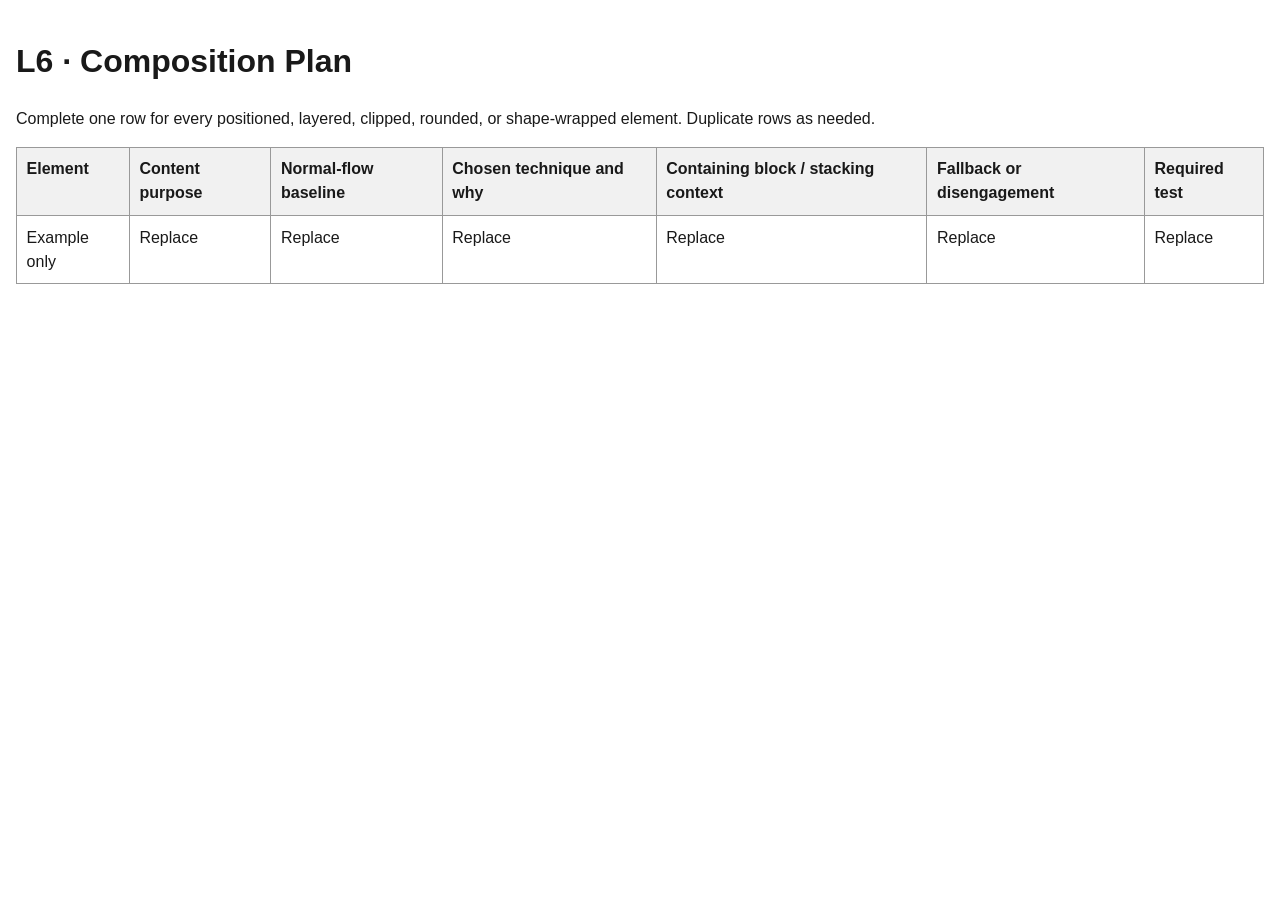
==== composition-plan.html @ 149d37aa "Initial commit" ====
<!doctype html>
<html lang="en">
    <head>
        <meta charset="utf-8">
        <meta name="viewport" content="width=device-width,initial-scale=1">
        <title>Composition Plan</title>
        <style>
            body{
                font-family:Arial,sans-serif;
                line-height:1.5;
                max-width:90rem;
                margin:auto;
                padding:1rem;
                color:#191919;
                }
            table{
                width:100%;
                border-collapse:collapse;
                }
            th,td{
                padding:.6rem;
                border:1px solid #999;
                text-align:left;
                vertical-align:top;
                }
            th{
                background:#f1f1f1;
                }
        </style>
        </head>
        <body>
            <h1>L6 · Composition Plan</h1>
            <p>Complete one row for every positioned, layered, clipped, rounded, or shape-wrapped element. Duplicate rows as needed.</p>
            <table>
                <thead>
                    <tr>
                        <th>Element</th>
                        <th>Content purpose</th>
                        <th>Normal-flow baseline</th>
                        <th>Chosen technique and why</th>
                        <th>Containing block / stacking context</th>
                        <th>Fallback or disengagement</th>
                        <th>Required test</th>
                    </tr>
                </thead>
                <tbody>
                    <tr>
                        <td>Example only</td>
                        <td>Replace</td>
                        <td>Replace</td>
                        <td>Replace</td>
                        <td>Replace</td>
                        <td>Replace</td>
                        <td>Replace</td>
                    </tr>
                </tbody>
            </table>
        </body>
        </html>
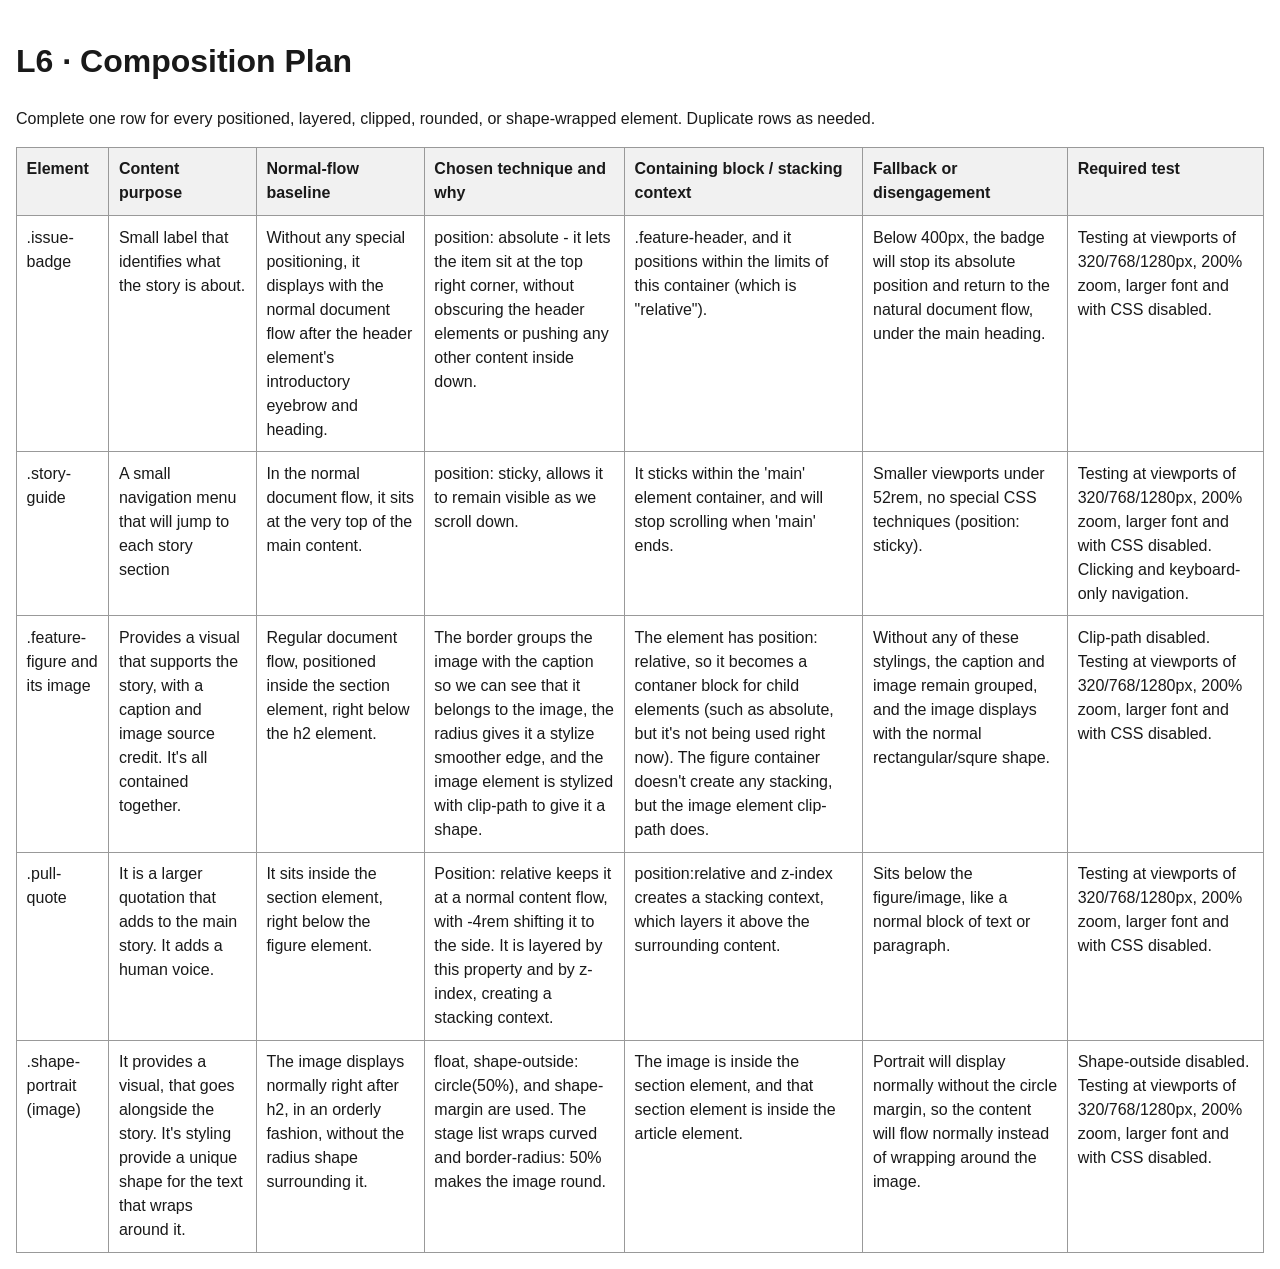
==== commit ef8e329c: "Completed composition plan table" ====
--- a/composition-plan.html
+++ b/composition-plan.html
@@ -1,59 +1,135 @@
 <!doctype html>
 <html lang="en">
-    <head>
-        <meta charset="utf-8">
-        <meta name="viewport" content="width=device-width,initial-scale=1">
-        <title>Composition Plan</title>
-        <style>
-            body{
-                font-family:Arial,sans-serif;
-                line-height:1.5;
-                max-width:90rem;
-                margin:auto;
-                padding:1rem;
-                color:#191919;
-                }
-            table{
-                width:100%;
-                border-collapse:collapse;
-                }
-            th,td{
-                padding:.6rem;
-                border:1px solid #999;
-                text-align:left;
-                vertical-align:top;
-                }
-            th{
-                background:#f1f1f1;
-                }
-        </style>
-        </head>
-        <body>
-            <h1>L6 · Composition Plan</h1>
-            <p>Complete one row for every positioned, layered, clipped, rounded, or shape-wrapped element. Duplicate rows as needed.</p>
-            <table>
-                <thead>
-                    <tr>
-                        <th>Element</th>
-                        <th>Content purpose</th>
-                        <th>Normal-flow baseline</th>
-                        <th>Chosen technique and why</th>
-                        <th>Containing block / stacking context</th>
-                        <th>Fallback or disengagement</th>
-                        <th>Required test</th>
-                    </tr>
-                </thead>
-                <tbody>
-                    <tr>
-                        <td>Example only</td>
-                        <td>Replace</td>
-                        <td>Replace</td>
-                        <td>Replace</td>
-                        <td>Replace</td>
-                        <td>Replace</td>
-                        <td>Replace</td>
-                    </tr>
-                </tbody>
-            </table>
-        </body>
-        </html>
+
+<head>
+    <meta charset="utf-8">
+    <meta name="viewport" content="width=device-width,initial-scale=1">
+    <title>Composition Plan</title>
+    <style>
+        body {
+            font-family: Arial, sans-serif;
+            line-height: 1.5;
+            max-width: 90rem;
+            margin: auto;
+            padding: 1rem;
+            color: #191919;
+        }
+
+        table {
+            width: 100%;
+            border-collapse: collapse;
+        }
+
+        th,
+        td {
+            padding: .6rem;
+            border: 1px solid #999;
+            text-align: left;
+            vertical-align: top;
+        }
+
+        th {
+            background: #f1f1f1;
+        }
+    </style>
+</head>
+
+<body>
+    <h1>L6 · Composition Plan</h1>
+    <p>Complete one row for every positioned, layered, clipped, rounded, or shape-wrapped element. Duplicate rows as
+        needed.</p>
+    <table>
+        <thead>
+            <tr>
+                <th>Element</th>
+                <th>Content purpose</th>
+                <th>Normal-flow baseline</th>
+                <th>Chosen technique and why</th>
+                <th>Containing block / stacking context</th>
+                <th>Fallback or disengagement</th>
+                <th>Required test</th>
+            </tr>
+        </thead>
+        <tbody>
+            <tr>
+                <td>.issue-badge</td>
+                <td>Small label that identifies what the story is about.</td>
+                <td>Without any special positioning, it displays with the normal document flow after the header
+                    element's
+                    introductory eyebrow and heading.</td>
+                <td>position: absolute - it lets the item sit at the top right corner, without obscuring the header
+                    elements or pushing any other content inside down.</td>
+                <td>.feature-header, and it positions within the limits of this container (which is "relative").</td>
+                <td>Below 400px, the badge will stop its absolute position and return to the natural document
+                    flow, under the main heading.</td>
+                <!--fallback: At most sizes, the badge does not overlap with anything. When testing on viewport mode, below 400px
+                    will have it touch the eyebrow title and obscure it.-->
+                <td>Testing at viewports of 320/768/1280px, 200% zoom, larger font and with CSS disabled.</td>
+                <!--
+                Observation stuff later...
+                Resizing the browser to the smallest size will not have it overlap unless it is below 400px.
+                Changing the font to a bigger size will cause the overlap much sooner when resizing, but the text
+                remains inside its container.
+                -->
+            </tr>
+
+            <tr>
+                <td>.story-guide</td>
+                <td>A small navigation menu that will jump to each story section</td>
+                <td>In the normal document flow, it sits at the very top of the main content.</td>
+                <td>position: sticky, allows it to remain visible as we scroll down.</td>
+                <td>It sticks within the 'main' element container, and will stop scrolling when 'main' ends.</td>
+                <td>Smaller viewports under 52rem, no special CSS techniques (position: sticky).</td>
+                <td>Testing at viewports of 320/768/1280px, 200% zoom, larger font and with CSS disabled. Clicking and
+                    keyboard-only navigation.</td>
+            </tr>
+
+            <tr>
+                <td>.feature-figure and its image</td>
+                <td>Provides a visual that supports the story, with a caption and image source credit. It's all
+                    contained together.</td>
+                <td>Regular document flow, positioned inside the section element, right below the h2 element.</td>
+                <td>The border groups the image with the caption so we can see that it belongs to the image, the radius
+                    gives it a stylize smoother edge, and the image element is stylized with clip-path to give it a
+                    shape. </td>
+                <td>The element has position: relative, so it becomes a contaner block for child elements (such as
+                    absolute, but it's not being used right now). The figure container doesn't create any stacking, but
+                    the image element clip-path does.</td>
+                <td>Without any of these stylings, the caption and image remain grouped, and the image displays with the
+                    normal rectangular/squre shape.</td>
+                <td>Clip-path disabled. Testing at viewports of 320/768/1280px, 200% zoom, larger font and with CSS
+                    disabled.</td>
+            </tr>
+
+            <tr>
+                <td>.pull-quote</td>
+                <td>It is a larger quotation that adds to the main story. It adds a human voice.</td>
+                <td>It sits inside the section element, right below the figure element.</td>
+                <td>Position: relative keeps it at a normal content flow, with -4rem shifting it to the side. It is
+                    layered by this property and by z-index, creating a stacking context.</td>
+                <td>position:relative and z-index creates a stacking context, which layers it above the surrounding
+                    content.</td>
+                <td>Sits below the figure/image, like a normal block of text or paragraph.</td>
+                <td>Testing at viewports of 320/768/1280px, 200% zoom, larger font and with CSS disabled.</td>
+            </tr>
+
+            <tr>
+                <td>.shape-portrait (image)</td>
+                <td>It provides a visual, that goes alongside the story. It's styling provide a unique shape for the
+                    text that wraps around it.</td>
+                <td>The image displays normally right after h2, in an orderly fashion, without the radius shape
+                    surrounding it.</td>
+                <td>float, shape-outside: circle(50%), and shape-margin are used. The stage list wraps curved and
+                    border-radius: 50% makes the image round.</td>
+                <td>The image is inside the section element, and that section element is inside the article element.
+                </td>
+                <td>Portrait will display normally without the circle margin, so the content will flow normally instead
+                    of wrapping around the image.</td>
+                <td>Shape-outside disabled. Testing at viewports of 320/768/1280px, 200% zoom, larger font and with CSS
+                    disabled.</td>
+            </tr>
+        </tbody>
+    </table>
+</body>
+
+</html>
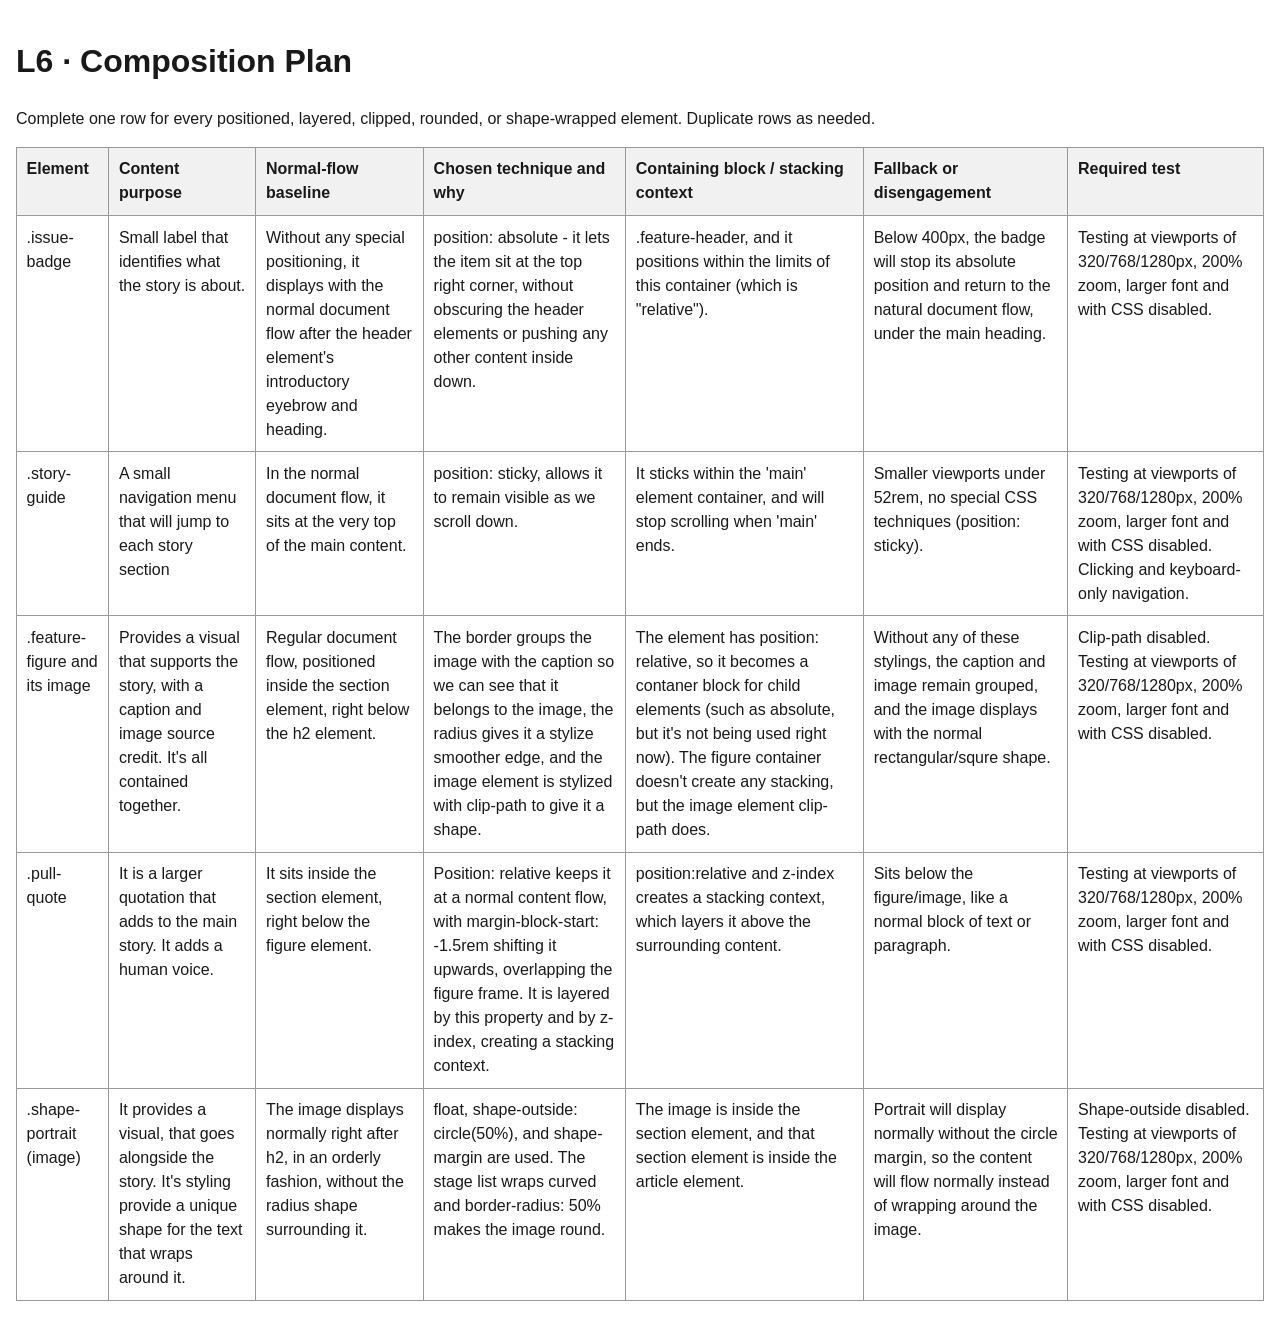
==== commit 2a53fc2b: "CSS editing/fixing Fixed menu and quote overlap, adjusted the composition plan as well." ====
--- a/composition-plan.html
+++ b/composition-plan.html
@@ -105,8 +105,9 @@
                 <td>.pull-quote</td>
                 <td>It is a larger quotation that adds to the main story. It adds a human voice.</td>
                 <td>It sits inside the section element, right below the figure element.</td>
-                <td>Position: relative keeps it at a normal content flow, with -4rem shifting it to the side. It is
-                    layered by this property and by z-index, creating a stacking context.</td>
+                <td>Position: relative keeps it at a normal content flow, with margin-block-start: -1.5rem shifting it
+                    upwards, overlapping the figure frame. It is layered by this property and by z-index, creating a
+                    stacking context.</td>
                 <td>position:relative and z-index creates a stacking context, which layers it above the surrounding
                     content.</td>
                 <td>Sits below the figure/image, like a normal block of text or paragraph.</td>
